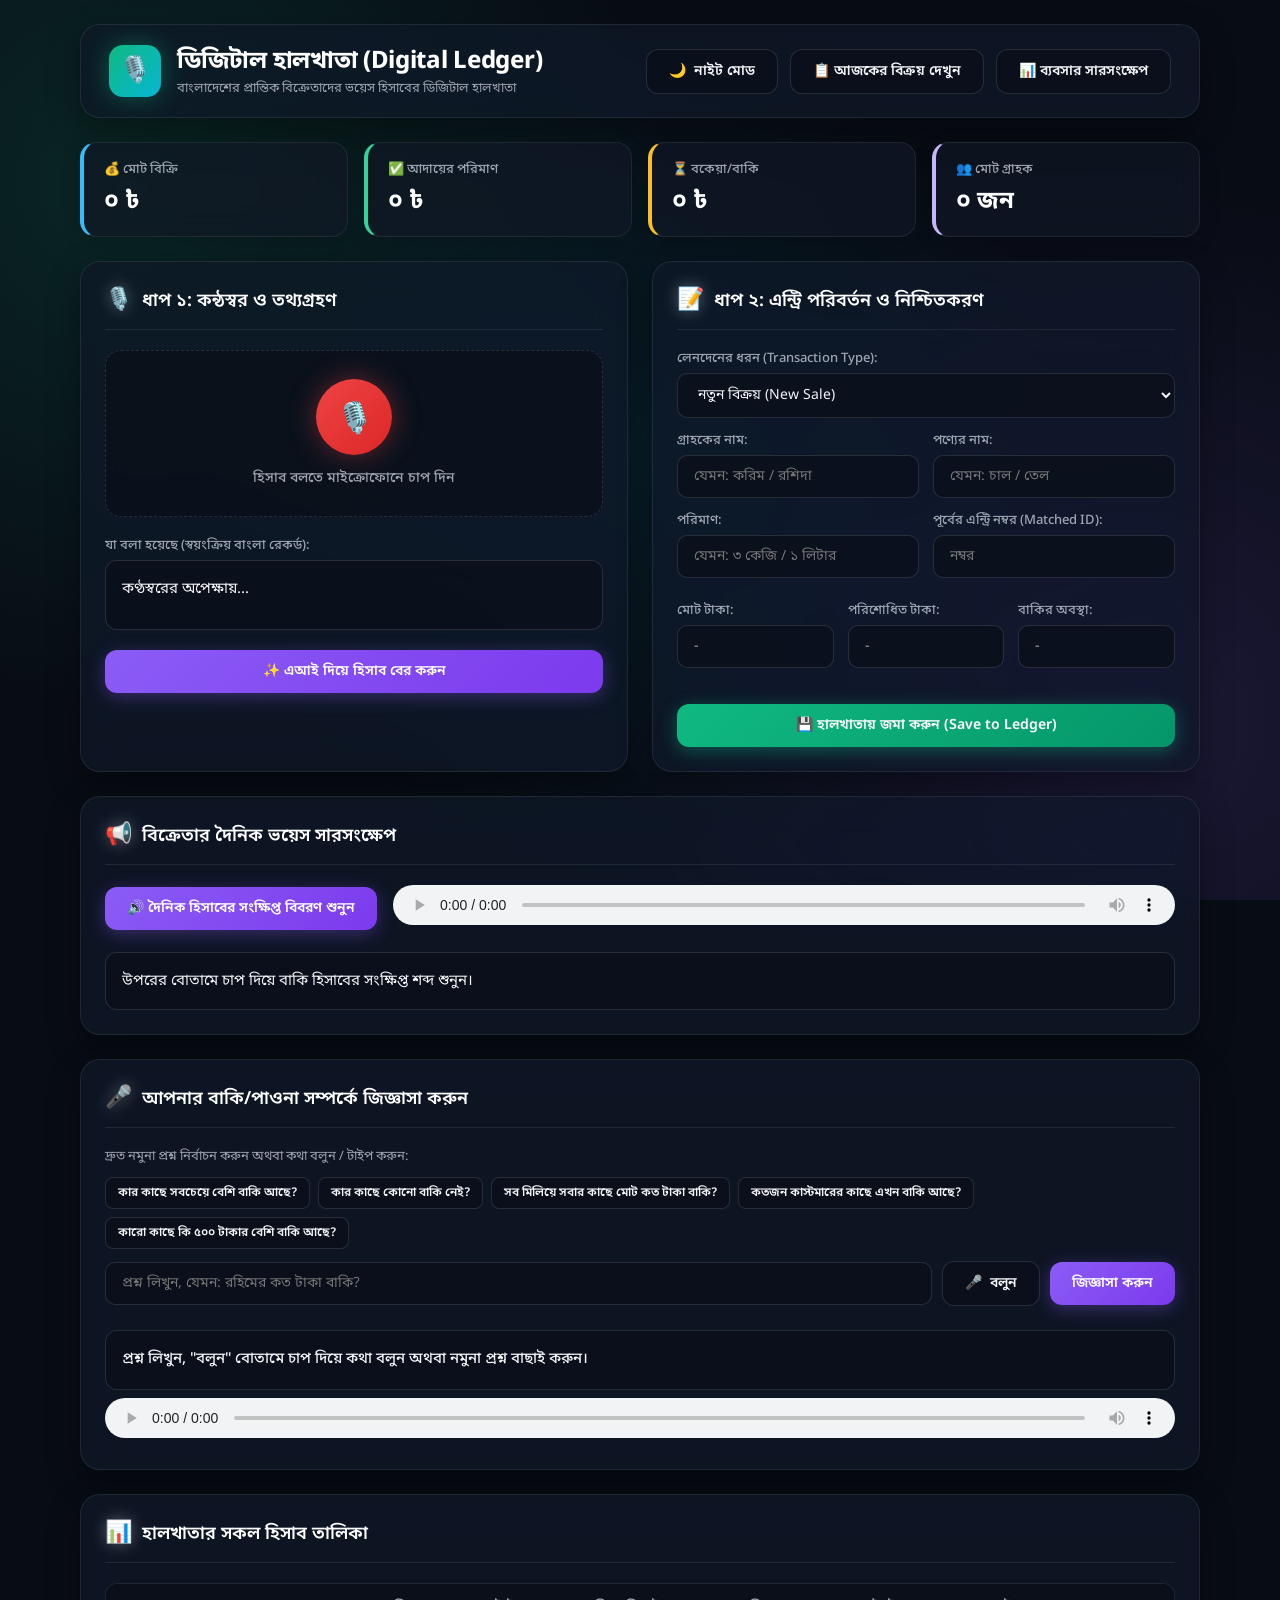
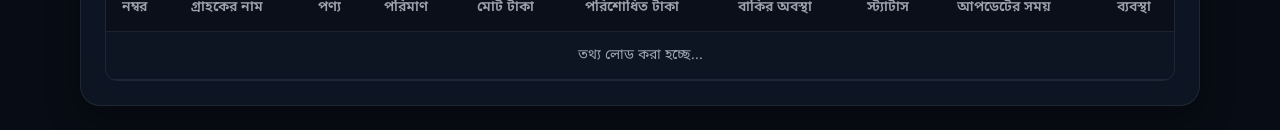
==== frontend/index.html @ 92b011fd "Initial commit: Voice Khata submission codebase" ====
<!DOCTYPE html>
<html lang="bn">
<head>
    <meta charset="UTF-8">
    <meta name="viewport" content="width=device-width, initial-scale=1.0">
    <title>ভয়েস লেজার — বাংলা ভয়েস হিসাবের খাতা</title>

    <!-- Early theme init script to prevent theme flash -->
    <script>
        (function() {
            const savedTheme = localStorage.getItem("theme");
            if (savedTheme === "light") {
                document.documentElement.setAttribute("data-theme", "light");
            }
        })();
    </script>

    <!-- Google Fonts: Outfit & Noto Sans Bengali -->
    <link rel="preconnect" href="https://fonts.googleapis.com">
    <link rel="preconnect" href="https://fonts.gstatic.com" crossorigin>
    <link href="https://fonts.googleapis.com/css2?family=Noto+Sans+Bengali:wght@400;500;600;700&family=Outfit:wght@300;400;500;600;700&display=swap" rel="stylesheet">

    <style>
        :root {
            --bg-dark: #080c14;
            --bg-gradient: 
                radial-gradient(circle at 10% 20%, rgba(16, 185, 129, 0.15) 0%, transparent 40%),
                radial-gradient(circle at 90% 80%, rgba(139, 92, 246, 0.15) 0%, transparent 40%),
                radial-gradient(circle at 50% 50%, rgba(6, 182, 212, 0.1) 0%, transparent 55%);
            --card-bg: rgba(17, 24, 39, 0.75);
            --card-border: rgba(255, 255, 255, 0.08);
            --card-shadow: 0 12px 32px 0 rgba(0, 0, 0, 0.35);
            --accent-green: #10b981;
            --accent-green-glow: rgba(16, 185, 129, 0.4);
            --accent-teal: #06b6d4;
            --accent-cyan-glow: rgba(6, 182, 212, 0.35);
            --accent-purple: #8b5cf6;
            --accent-purple-glow: rgba(139, 92, 246, 0.35);
            --text-main: #f3f4f6;
            --text-muted: #9ca3af;
            --text-heading: #ffffff;
            --input-bg: rgba(11, 15, 25, 0.7);
            --input-border: rgba(255, 255, 255, 0.12);
            --input-text: #f3f4f6;
            --table-header-bg: rgba(11, 15, 25, 0.85);
            --table-row-hover: rgba(255, 255, 255, 0.04);
            --modal-bg: #111827;
            --kpi-bg: rgba(17, 24, 39, 0.65);
            --danger: #ef4444;
            --warning: #f59e0b;
        }

        [data-theme="light"] {
            --bg-dark: #f8fafc;
            --bg-gradient: 
                radial-gradient(circle at 10% 20%, rgba(16, 185, 129, 0.08) 0%, transparent 40%),
                radial-gradient(circle at 90% 80%, rgba(139, 92, 246, 0.08) 0%, transparent 40%),
                radial-gradient(circle at 50% 50%, rgba(6, 182, 212, 0.06) 0%, transparent 55%);
            --card-bg: rgba(255, 255, 255, 0.88);
            --card-border: rgba(0, 0, 0, 0.08);
            --card-shadow: 0 10px 30px 0 rgba(0, 0, 0, 0.06);
            --text-main: #1e293b;
            --text-muted: #64748b;
            --text-heading: #0f172a;
            --input-bg: #ffffff;
            --input-border: rgba(0, 0, 0, 0.15);
            --input-text: #0f172a;
            --table-header-bg: #f1f5f9;
            --table-row-hover: rgba(0, 0, 0, 0.03);
            --modal-bg: #ffffff;
            --kpi-bg: rgba(255, 255, 255, 0.85);
        }

        * {
            box-sizing: border-box;
            margin: 0;
            padding: 0;
        }

        body {
            font-family: 'Noto Sans Bengali', 'Outfit', sans-serif;
            background-color: var(--bg-dark);
            color: var(--text-main);
            background-image: var(--bg-gradient);
            background-attachment: fixed;
            min-height: 100vh;
            padding: 24px;
            display: flex;
            justify-content: center;
            transition: background-color 0.3s ease, color 0.3s ease;
        }

        .container {
            width: 100%;
            max-width: 1120px;
            display: flex;
            flex-direction: column;
            gap: 24px;
        }

        /* Header */
        header {
            display: flex;
            align-items: center;
            justify-content: space-between;
            background: var(--card-bg);
            border: 1px solid var(--card-border);
            backdrop-filter: blur(20px) saturate(180%);
            border-radius: 20px;
            padding: 20px 28px;
            box-shadow: var(--card-shadow);
        }

        .brand-title {
            display: flex;
            align-items: center;
            gap: 16px;
        }

        .brand-icon {
            width: 52px;
            height: 52px;
            background: linear-gradient(135deg, var(--accent-green), var(--accent-teal));
            border-radius: 14px;
            display: flex;
            align-items: center;
            justify-content: center;
            font-size: 26px;
            box-shadow: 0 0 24px var(--accent-green-glow);
            transition: transform 0.3s ease;
        }

        .brand-icon:hover {
            transform: rotate(6deg) scale(1.05);
        }

        .brand-text h1 {
            font-size: 24px;
            font-weight: 700;
            color: var(--text-heading);
            letter-spacing: -0.3px;
        }

        .brand-text p {
            font-size: 13px;
            color: var(--text-muted);
            margin-top: 2px;
        }

        .header-badges {
            display: flex;
            align-items: center;
            gap: 12px;
        }

        /* Layout Grid */
        .grid-layout {
            display: grid;
            grid-template-columns: 1fr 1fr;
            gap: 24px;
        }

        @media (max-width: 850px) {
            .grid-layout {
                grid-template-columns: 1fr;
            }
        }

        /* Glass Card */
        .glass-card {
            background: var(--card-bg);
            border: 1px solid var(--card-border);
            backdrop-filter: blur(20px) saturate(180%);
            border-radius: 20px;
            padding: 24px;
            display: flex;
            flex-direction: column;
            gap: 20px;
            box-shadow: var(--card-shadow);
            transition: transform 0.25s ease, border-color 0.25s ease, box-shadow 0.25s ease;
        }

        .glass-card:hover {
            border-color: rgba(255, 255, 255, 0.16);
        }

        .card-title {
            font-size: 18px;
            font-weight: 600;
            display: flex;
            align-items: center;
            gap: 10px;
            color: var(--text-heading);
            border-bottom: 1px solid var(--card-border);
            padding-bottom: 14px;
        }

        .card-title .icon {
            font-size: 22px;
            filter: drop-shadow(0 0 8px rgba(255, 255, 255, 0.3));
        }

        /* KPI Dashboard Grid */
        .kpi-grid {
            display: grid;
            grid-template-columns: repeat(4, 1fr);
            gap: 16px;
        }

        @media (max-width: 768px) {
            .kpi-grid {
                grid-template-columns: 1fr 1fr;
            }
        }

        @media (max-width: 480px) {
            .kpi-grid {
                grid-template-columns: 1fr;
            }
        }

        .kpi-card {
            background: var(--kpi-bg);
            border: 1px solid var(--card-border);
            backdrop-filter: blur(16px);
            border-radius: 16px;
            padding: 18px 20px;
            display: flex;
            flex-direction: column;
            gap: 8px;
            transition: transform 0.25s cubic-bezier(0.4, 0, 0.2, 1), border-color 0.25s ease, box-shadow 0.25s ease;
            box-shadow: 0 4px 20px rgba(0, 0, 0, 0.15);
        }

        .kpi-card:hover {
            transform: translateY(-4px);
            box-shadow: 0 8px 28px rgba(0, 0, 0, 0.25);
        }

        .kpi-title {
            font-size: 13px;
            color: var(--text-muted);
            display: flex;
            align-items: center;
            gap: 6px;
            font-weight: 500;
        }

        .kpi-value {
            font-size: 24px;
            font-weight: 700;
            font-family: 'Noto Sans Bengali', sans-serif;
            color: var(--text-heading);
        }

        /* Voice Input Controls */
        .input-methods {
            display: flex;
            flex-direction: column;
            gap: 16px;
        }

        .record-container {
            display: flex;
            flex-direction: column;
            align-items: center;
            justify-content: center;
            padding: 28px;
            background: var(--input-bg);
            border: 1px dashed var(--input-border);
            border-radius: 16px;
            gap: 14px;
            transition: border-color 0.2s ease;
        }

        .record-container:hover {
            border-color: rgba(239, 68, 68, 0.4);
        }

        .btn-record {
            width: 76px;
            height: 76px;
            border-radius: 50%;
            border: none;
            background: linear-gradient(135deg, #ef4444, #dc2626);
            color: white;
            font-size: 30px;
            cursor: pointer;
            display: flex;
            align-items: center;
            justify-content: center;
            box-shadow: 0 0 28px rgba(239, 68, 68, 0.4);
            transition: transform 0.25s cubic-bezier(0.4, 0, 0.2, 1), box-shadow 0.25s ease;
        }

        .btn-record:hover {
            transform: scale(1.08);
            box-shadow: 0 0 36px rgba(239, 68, 68, 0.65);
        }

        .btn-record.recording {
            animation: pulse-red 1.2s infinite;
        }

        @keyframes pulse-red {
            0% { transform: scale(1); box-shadow: 0 0 0 0 rgba(239, 68, 68, 0.8); }
            70% { transform: scale(1.1); box-shadow: 0 0 0 22px rgba(239, 68, 68, 0); }
            100% { transform: scale(1); box-shadow: 0 0 0 0 rgba(239, 68, 68, 0); }
        }

        .record-label {
            font-size: 14px;
            color: var(--text-muted);
            font-weight: 500;
        }

        .divider {
            display: flex;
            align-items: center;
            text-align: center;
            color: var(--text-muted);
            font-size: 12px;
            text-transform: uppercase;
            letter-spacing: 1px;
            margin: 4px 0;
        }

        .divider::before, .divider::after {
            content: '';
            flex: 1;
            border-bottom: 1px solid var(--card-border);
        }

        .divider span {
            padding: 0 12px;
        }

        /* Controls / Selectors */
        .form-group {
            display: flex;
            flex-direction: column;
            gap: 6px;
        }

        .form-group label {
            font-size: 13px;
            color: var(--text-muted);
            font-weight: 500;
        }

        select, input[type="text"], input[type="number"], input[type="file"] {
            width: 100%;
            padding: 11px 16px;
            background: var(--input-bg);
            border: 1px solid var(--input-border);
            border-radius: 10px;
            color: var(--input-text);
            font-family: inherit;
            font-size: 14px;
            outline: none;
            transition: border-color 0.2s ease, box-shadow 0.2s ease, background 0.3s ease;
        }

        select:focus, input:focus {
            border-color: var(--accent-teal);
            box-shadow: 0 0 0 3px var(--accent-cyan-glow);
        }

        /* Buttons */
        .btn {
            padding: 12px 22px;
            border-radius: 12px;
            border: none;
            font-family: inherit;
            font-size: 14px;
            font-weight: 600;
            cursor: pointer;
            display: inline-flex;
            align-items: center;
            justify-content: center;
            gap: 8px;
            transition: all 0.25s cubic-bezier(0.4, 0, 0.2, 1);
        }

        .btn-sm {
            padding: 7px 12px;
            font-size: 12px;
            border-radius: 8px;
        }

        .btn-primary {
            background: linear-gradient(135deg, var(--accent-green), #059669);
            color: white;
            box-shadow: 0 4px 18px var(--accent-green-glow);
        }

        .btn-primary:hover {
            transform: translateY(-2px);
            box-shadow: 0 6px 24px var(--accent-green-glow);
        }

        .btn-secondary {
            background: var(--input-bg);
            color: var(--text-main);
            border: 1px solid var(--input-border);
        }

        .btn-secondary:hover {
            background: var(--card-border);
            transform: translateY(-1px);
        }

        .btn-purple {
            background: linear-gradient(135deg, var(--accent-purple), #7c3aed);
            color: white;
            box-shadow: 0 4px 18px var(--accent-purple-glow);
        }

        .btn-purple:hover {
            transform: translateY(-2px);
            box-shadow: 0 6px 24px var(--accent-purple-glow);
        }

        .btn-danger {
            background: linear-gradient(135deg, #ef4444, #dc2626);
            color: white;
        }

        .btn-danger:hover {
            background: linear-gradient(135deg, #dc2626, #b91c1c);
        }

        .sample-q-btn {
            transition: all 0.2s cubic-bezier(0.4, 0, 0.2, 1);
        }

        .sample-q-btn:hover {
            background: rgba(139, 92, 246, 0.2);
            border-color: var(--accent-purple);
            color: #ffffff;
            transform: translateY(-1px);
        }

        /* Transcript Output Box */
        .transcript-box {
            background: var(--input-bg);
            border: 1px solid var(--input-border);
            border-radius: 12px;
            padding: 16px;
            min-height: 70px;
            font-family: 'Noto Sans Bengali', sans-serif;
            font-size: 15px;
            color: var(--text-main);
            line-height: 1.6;
        }

        audio {
            width: 100%;
            height: 40px;
            border-radius: 10px;
        }

        /* Form Grid */
        .form-grid {
            display: grid;
            grid-template-columns: 1fr 1fr;
            gap: 14px;
        }

        .three-col {
            grid-template-columns: 1fr 1fr 1fr;
        }

        .full-width {
            grid-column: span 2;
        }

        @media (max-width: 600px) {
            .three-col {
                grid-template-columns: 1fr;
            }
        }

        /* Table */
        .table-container {
            width: 100%;
            overflow-x: auto;
            border-radius: 12px;
            border: 1px solid var(--card-border);
        }

        table {
            width: 100%;
            border-collapse: collapse;
            font-size: 14px;
            font-family: 'Noto Sans Bengali', sans-serif;
            text-align: left;
        }

        th {
            background: var(--table-header-bg);
            color: var(--text-muted);
            padding: 14px 16px;
            font-weight: 600;
            border-bottom: 1px solid var(--card-border);
        }

        td {
            padding: 14px 16px;
            border-bottom: 1px solid var(--card-border);
            color: var(--text-main);
        }

        tr:hover td {
            background: var(--table-row-hover);
        }

        .status-pill {
            padding: 4px 10px;
            border-radius: 14px;
            font-size: 11px;
            font-weight: 600;
            text-transform: uppercase;
        }

        .status-baki {
            background: rgba(245, 158, 11, 0.15);
            color: #f59e0b;
            border: 1px solid rgba(245, 158, 11, 0.35);
        }

        .status-paid {
            background: rgba(16, 185, 129, 0.15);
            color: #10b981;
            border: 1px solid rgba(16, 185, 129, 0.35);
        }

        .status-advance {
            background: rgba(6, 182, 212, 0.15);
            color: #06b6d4;
            border: 1px solid rgba(6, 182, 212, 0.35);
        }

        /* Notifications & Spinners */
        .spinner {
            display: inline-block;
            width: 16px;
            height: 16px;
            border: 2px solid rgba(255, 255, 255, 0.3);
            border-radius: 50%;
            border-top-color: white;
            animation: spin 0.8s linear infinite;
        }

        @keyframes spin {
            to { transform: rotate(360deg); }
        }

        .alert-banner {
            padding: 14px 18px;
            border-radius: 12px;
            font-size: 14px;
            display: none;
            box-shadow: 0 4px 20px rgba(0, 0, 0, 0.2);
        }

        .alert-error {
            background: rgba(239, 68, 68, 0.15);
            color: #ef4444;
            border: 1px solid rgba(239, 68, 68, 0.35);
        }

        .alert-success {
            background: rgba(16, 185, 129, 0.15);
            color: #10b981;
            border: 1px solid rgba(16, 185, 129, 0.35);
        }

        /* Edit Row Modal */
        .modal-overlay {
            position: fixed;
            top: 0;
            left: 0;
            width: 100vw;
            height: 100vh;
            background: rgba(0, 0, 0, 0.75);
            backdrop-filter: blur(10px);
            display: none;
            align-items: center;
            justify-content: center;
            z-index: 1000;
        }

        .modal-content {
            background: var(--modal-bg);
            border: 1px solid var(--card-border);
            border-radius: 20px;
            width: 90%;
            max-width: 560px;
            padding: 28px;
            display: flex;
            flex-direction: column;
            gap: 18px;
            box-shadow: 0 16px 48px rgba(0, 0, 0, 0.4);
        }

        .modal-header {
            display: flex;
            justify-content: space-between;
            align-items: center;
            border-bottom: 1px solid var(--card-border);
            padding-bottom: 14px;
        }

        .modal-header h3 {
            font-size: 18px;
            color: var(--text-heading);
        }

        .home-grid {
            display: grid;
            grid-template-columns: repeat(auto-fit, minmax(220px, 1fr));
            gap: 16px;
            margin-bottom: 20px;
        }

        .book-card {
            background: var(--card-bg);
            border-radius: 12px;
            padding: 16px 20px;
            text-decoration: none;
            color: var(--text-heading);
            display: flex;
            align-items: center;
            gap: 12px;
            font-weight: 600;
            font-size: 15px;
            box-shadow: 0 4px 16px rgba(0,0,0,0.06);
            border: 1px solid var(--card-border);
            border-left: 5px solid var(--accent-green);
            transition: transform 0.2s ease, box-shadow 0.2s ease;
        }

        .book-card:hover {
            transform: translateY(-2px);
            box-shadow: 0 8px 24px rgba(0,0,0,0.12);
        }

        .book-card.ledger-book {
            border-left-color: #ef4444;
        }

        .book-card.sales-book {
            border-left-color: #10b981;
        }

        .book-card.summary-book {
            border-left-color: #4f46e5;
        }
    </style>
</head>
<body>

<div class="container">

    <!-- Header -->
    <header class="app-header">
        <div class="brand-title">
            <div class="brand-icon">🎙️</div>
            <div class="brand-text">
                <h1>ডিজিটাল হালখাতা (Digital Ledger)</h1>
                <p>বাংলাদেশের প্রান্তিক বিক্রেতাদের ভয়েস হিসাবের ডিজিটাল হালখাতা</p>
            </div>
        </div>
        <div class="header-badges">
            <button id="themeToggleBtn" class="btn btn-secondary" title="থিম পরিবর্তন করুন">
                <span id="themeToggleIcon">🌙</span> <span id="themeToggleText">নাইট মোড</span>
            </button>
            <a href="daily_sales.html" class="btn btn-secondary" style="text-decoration: none;">📋 আজকের বিক্রয় দেখুন</a>
            <a href="business_summary.html" class="btn btn-secondary" style="text-decoration: none;">📊 ব্যবসার সারসংক্ষেপ</a>
        </div>
    </header>

    <!-- Error Banner -->
    <div class="alert-banner alert-error" id="errorBanner"></div>

    <!-- Real-time 4 KPI Metric Cards Dashboard -->
    <div class="kpi-grid">
        <div class="kpi-card" style="border-left: 4px solid #38bdf8;">
            <div class="kpi-title">💰 মোট বিক্রি</div>
            <div class="kpi-value" id="kpiTotalSales">০ ৳</div>
        </div>

        <div class="kpi-card" style="border-left: 4px solid #34d399;">
            <div class="kpi-title">✅ আদায়ের পরিমাণ</div>
            <div class="kpi-value" id="kpiTotalPaid">০ ৳</div>
        </div>

        <div class="kpi-card" style="border-left: 4px solid #fbbf24;">
            <div class="kpi-title">⏳ বকেয়া/বাকি</div>
            <div class="kpi-value" id="kpiTotalDues">০ ৳</div>
        </div>

        <div class="kpi-card" style="border-left: 4px solid #c4b5fd;">
            <div class="kpi-title">👥 মোট গ্রাহক</div>
            <div class="kpi-value" id="kpiCustomerCount">০ জন</div>
        </div>
    </div>

    <div class="grid-layout">

        <!-- Column 1: Audio Input & Transcription -->
        <div class="glass-card">
            <div class="card-title">
                <span class="icon">🎙️</span> ধাপ ১: কন্ঠস্বর ও তথ্যগ্রহণ
            </div>

            <div class="input-methods">
                <!-- Live Mic Recording -->
                <div class="record-container">
                    <button id="recordBtn" class="btn-record" title="কথা বলতে মাইক্রোফোনে চাপ দিন">🎙️</button>
                    <div class="record-label" id="recordStatus">হিসাব বলতে মাইক্রোফোনে চাপ দিন</div>
                </div>




            </div>

            <!-- Transcript Output -->
            <div class="form-group">
                <label>যা বলা হয়েছে (স্বয়ংক্রিয় বাংলা রেকর্ড):</label>
                <div class="transcript-box" id="transcriptDisplay">কণ্ঠস্বরের অপেক্ষায়...</div>
            </div>

            <button id="extractBtn" class="btn btn-purple" disabled>
                <span>✨ এআই দিয়ে হিসাব বের করুন</span>
            </button>
        </div>

        <!-- Column 2: Extracted Entry Confirmation -->
        <div class="glass-card">
            <div class="card-title">
                <span class="icon">📝</span> ধাপ ২: এন্ট্রি পরিবর্তন ও নিশ্চিতকরণ
            </div>

            <div class="form-grid">
                <div class="form-group full-width">
                    <label for="editTransactionType">লেনদেনের ধরন (Transaction Type):</label>
                    <select id="editTransactionType">
                        <option value="new_sale">নতুন বিক্রয় (New Sale)</option>
                        <option value="update_existing">হিসাব আপডেট (Update Existing)</option>
                    </select>
                </div>

                <div class="form-group">
                    <label for="editCustomer">গ্রাহকের নাম:</label>
                    <input type="text" id="editCustomer" placeholder="যেমন: করিম / রশিদা">
                </div>

                <div class="form-group">
                    <label for="editItem">পণ্যের নাম:</label>
                    <input type="text" id="editItem" placeholder="যেমন: চাল / তেল">
                </div>

                <div class="form-group">
                    <label for="editQuantity">পরিমাণ:</label>
                    <input type="text" id="editQuantity" placeholder="যেমন: ৩ কেজি / ১ লিটার">
                </div>

                <div class="form-group">
                    <label for="editMatchedId">পূর্বের এন্ট্রি নম্বর (Matched ID):</label>
                    <input type="number" id="editMatchedId" placeholder="নম্বর">
                </div>
            </div>

            <!-- Preview Amount Fields (Bangla Numerals) -->
            <div class="form-grid three-col" style="margin-top: 4px;">
                <div class="form-group">
                    <label for="editTotalAmount">মোট টাকা:</label>
                    <input type="text" id="editTotalAmount" placeholder="-" style="font-weight: 600; color: #38bdf8;">
                </div>

                <div class="form-group">
                    <label for="editPaidAmount">পরিশোধিত টাকা:</label>
                    <input type="text" id="editPaidAmount" placeholder="-" style="font-weight: 600; color: #34d399;">
                </div>

                <div class="form-group">
                    <label for="editDueAmount">বাকির অবস্থা:</label>
                    <input type="text" id="editDueAmount" placeholder="-" style="font-weight: 600; color: #fbbf24;">
                </div>
            </div>

            <button id="confirmBtn" class="btn btn-primary" disabled style="margin-top: 16px;">
                <span>💾 হালখাতায় জমা করুন (Save to Ledger)</span>
            </button>
        </div>

    </div>

    <!-- Daily Summary Card -->
    <div class="glass-card">
        <div class="card-title">
            <span class="icon">📢</span> বিক্রেতার দৈনিক ভয়েস সারসংক্ষেপ
        </div>
        <div style="display: flex; gap: 16px; align-items: center; flex-wrap: wrap;">
            <button id="getSummaryBtn" class="btn btn-purple">
                <span>🔊 দৈনিক হিসাবের সংক্ষিপ্ত বিবরণ শুনুন</span>
            </button>
            <div style="flex: 1; min-width: 250px;">
                <audio id="summaryAudioPlayer" controls></audio>
            </div>
        </div>
        <div class="transcript-box" id="summaryTextDisplay" style="min-height: 50px;">
            উপরের বোতামে চাপ দিয়ে বাকি হিসাবের সংক্ষিপ্ত শব্দ শুনুন।
        </div>
    </div>

    <!-- Read-Only Q&A Insights Card: Ask about dues -->
    <div class="glass-card" id="insightsCard">
        <div class="card-title">
            <span class="icon">🎤</span> আপনার বাকি/পাওনা সম্পর্কে জিজ্ঞাসা করুন
        </div>
        
        <div style="display: flex; flex-direction: column; gap: 12px;">
            <div style="font-size: 13px; color: var(--text-muted);">
                দ্রুত নমুনা প্রশ্ন নির্বাচন করুন অথবা কথা বলুন / টাইপ করুন:
            </div>
            <div style="display: flex; gap: 8px; flex-wrap: wrap;">
                <button class="btn btn-secondary btn-sm sample-q-btn">কার কাছে সবচেয়ে বেশি বাকি আছে?</button>
                <button class="btn btn-secondary btn-sm sample-q-btn">কার কাছে কোনো বাকি নেই?</button>
                <button class="btn btn-secondary btn-sm sample-q-btn">সব মিলিয়ে সবার কাছে মোট কত টাকা বাকি?</button>
                <button class="btn btn-secondary btn-sm sample-q-btn">কতজন কাস্টমারের কাছে এখন বাকি আছে?</button>
                <button class="btn btn-secondary btn-sm sample-q-btn">কারো কাছে কি ৫০০ টাকার বেশি বাকি আছে?</button>
            </div>

            <!-- Dual-Input Panel (Text Input + Voice Mic Button) -->
            <div style="display: flex; gap: 10px; align-items: center; flex-wrap: wrap;">
                <input type="text" id="insightsQuestionInput" placeholder="প্রশ্ন লিখুন, যেমন: রহিমের কত টাকা বাকি?" style="flex: 1; min-width: 260px;">
                <button id="askInsightsRecordBtn" class="btn btn-secondary" title="প্রশ্ন বলতে চাপ দিন">
                    <span id="askInsightsRecordIcon">🎤</span> <span id="askInsightsRecordLabel">বলুন</span>
                </button>
                <button id="askInsightsBtn" class="btn btn-purple" disabled>
                    <span>জিজ্ঞাসা করুন</span>
                </button>
            </div>

            <!-- Question & Answer Display Panel -->
            <div style="display: flex; flex-direction: column; gap: 8px; margin-top: 4px;">
                <div style="font-size: 13px; color: var(--accent-teal); font-weight: 500;" id="insightsQuestionDisplay"></div>
                <div class="transcript-box" id="insightsAnswerDisplay" style="min-height: 60px; font-weight: 500;">
                    প্রশ্ন লিখুন, "বলুন" বোতামে চাপ দিয়ে কথা বলুন অথবা নমুনা প্রশ্ন বাছাই করুন।
                </div>
                <div style="display: flex; gap: 16px; align-items: center; flex-wrap: wrap;">
                    <div style="flex: 1; min-width: 250px;">
                        <audio id="insightsAudioPlayer" controls></audio>
                    </div>
                </div>
            </div>
        </div>
    </div>

    <!-- Live Ledger Table Card -->
    <div class="glass-card">
        <div class="card-title">
            <span class="icon">📊</span> হালখাতার সকল হিসাব তালিকা
        </div>
        
        <div class="table-container">
            <table>
                <thead>
                    <tr>
                        <th>নম্বর</th>
                        <th>গ্রাহকের নাম</th>
                        <th>পণ্য</th>
                        <th>পরিমাণ</th>
                        <th>মোট টাকা</th>
                        <th>পরিশোধিত টাকা</th>
                        <th>বাকির অবস্থা</th>
                        <th>স্ট্যাটাস</th>
                        <th>আপডেটের সময়</th>
                        <th style="text-align: center;">ব্যবস্থা</th>
                    </tr>
                </thead>
                <tbody id="ledgerTableBody">
                    <tr>
                        <td colspan="10" style="text-align: center; color: var(--text-muted);">তথ্য লোড করা হচ্ছে...</td>
                    </tr>
                </tbody>
            </table>
        </div>
    </div>

</div>

<!-- Direct Row Edit Modal -->
<div class="modal-overlay" id="editModalOverlay">
    <div class="modal-content">
        <div class="modal-header">
            <h3>✏️ হালখাতার হিসাব পরিবর্তন করুন</h3>
            <button class="modal-close" id="modalCloseBtn">&times;</button>
        </div>
        <input type="hidden" id="modalEntryId">
        <div class="form-group">
            <label for="modalCustomer">গ্রাহকের নাম:</label>
            <input type="text" id="modalCustomer">
        </div>
        <div class="form-group">
            <label for="modalItem">পণ্যের নাম:</label>
            <input type="text" id="modalItem">
        </div>
        <div class="form-group">
            <label for="modalQuantity">পরিমাণ:</label>
            <input type="text" id="modalQuantity">
        </div>
        <div class="form-grid three-col">
            <div class="form-group">
                <label for="modalTotal">মোট টাকা:</label>
                <input type="number" id="modalTotal">
            </div>
            <div class="form-group">
                <label for="modalPaid">পরিশোধিত টাকা:</label>
                <input type="number" id="modalPaid">
            </div>
            <div class="form-group">
                <label for="modalDue">বাকির অবস্থা:</label>
                <input type="number" id="modalDue">
            </div>
        </div>
        <div style="display: flex; gap: 10px; justify-content: flex-end; margin-top: 12px;">
            <button class="btn btn-secondary" id="modalCancelBtn">বাতিল</button>
            <button class="btn btn-primary" id="modalSaveBtn">সংরক্ষণ করুন</button>
        </div>
    </div>
</div>

<script src="app.js"></script>
</body>
</html>
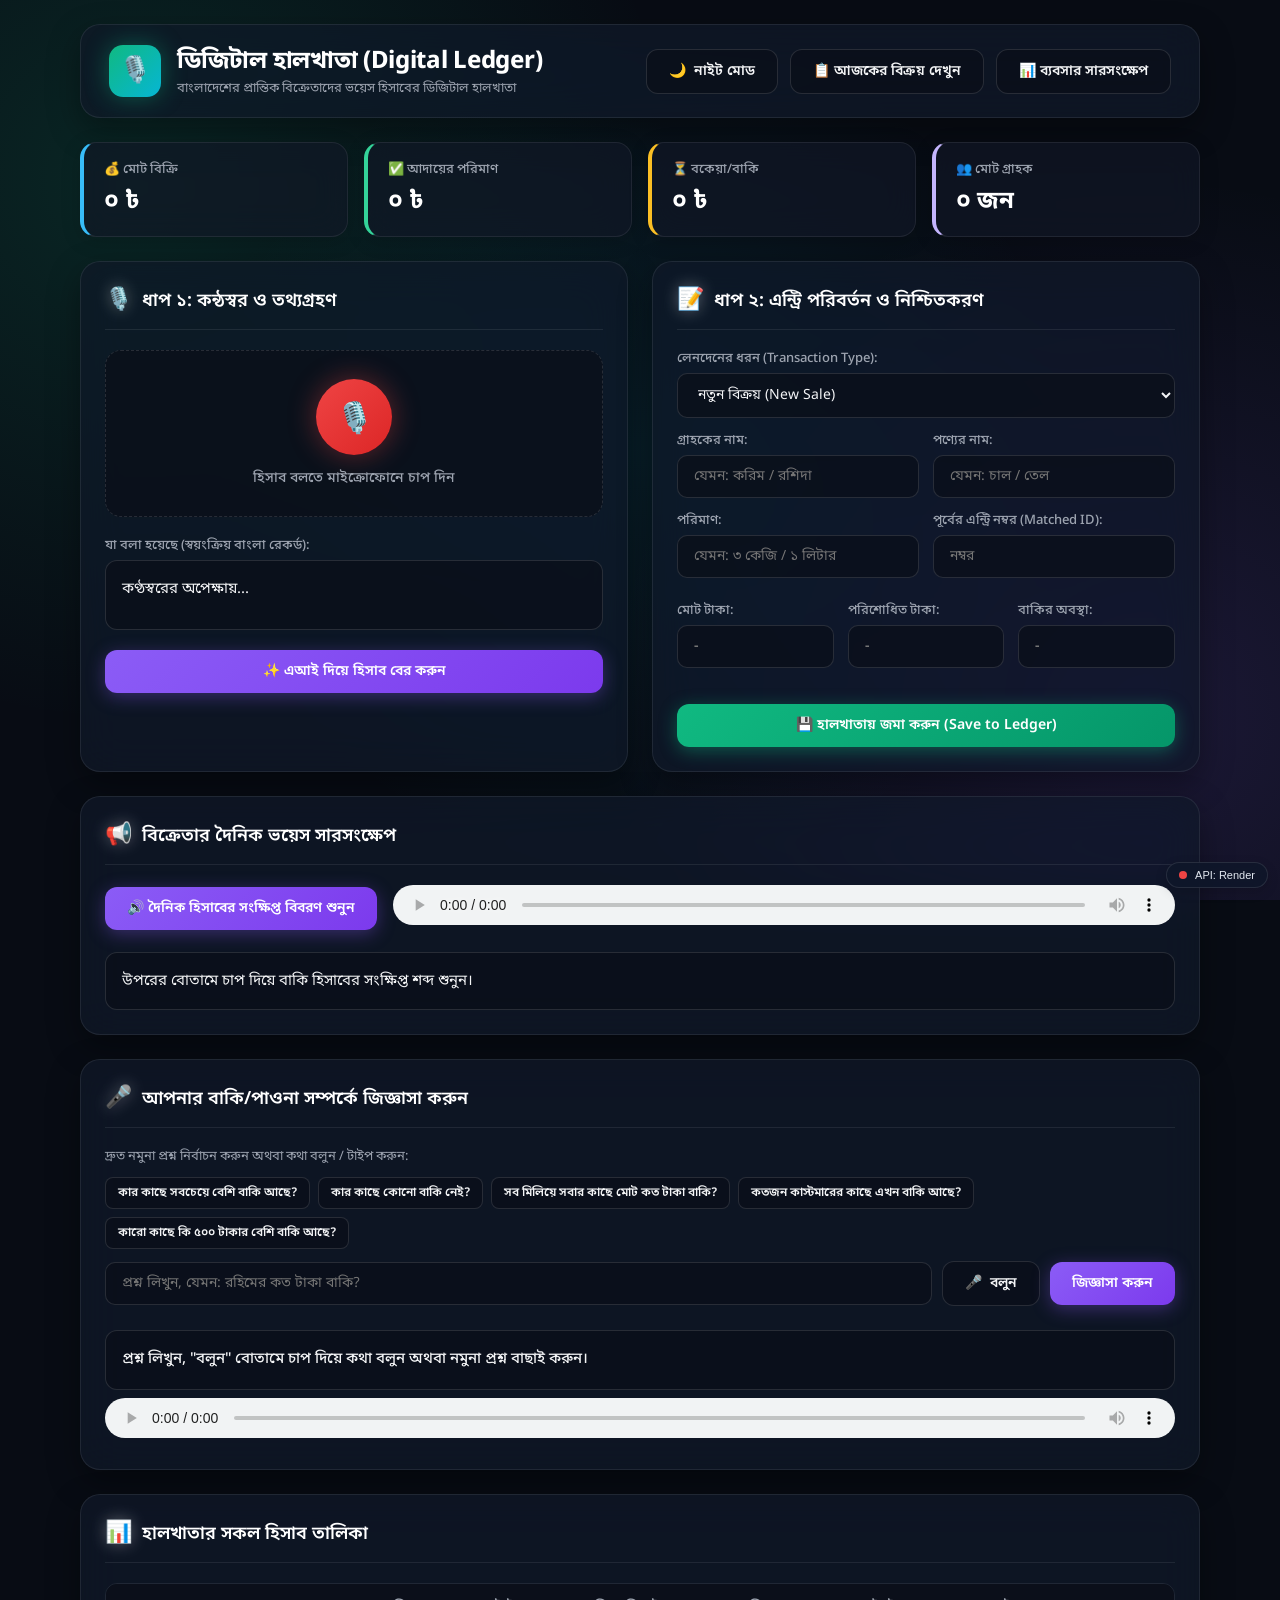
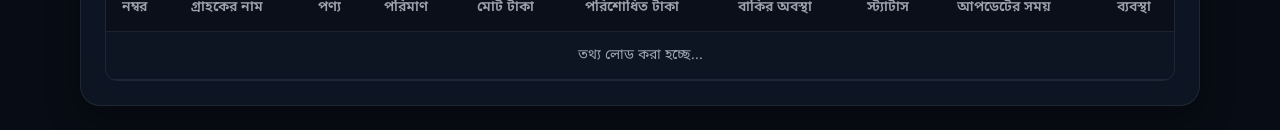
==== commit 4dc2c93a: "Configure free deployment for Render (backend) and Vercel (frontend)" ====
--- a/frontend/index.html
+++ b/frontend/index.html
@@ -935,6 +935,8 @@
     </div>
 </div>
 
+<script src="config.js"></script>
 <script src="app.js"></script>
 </body>
 </html>
+
